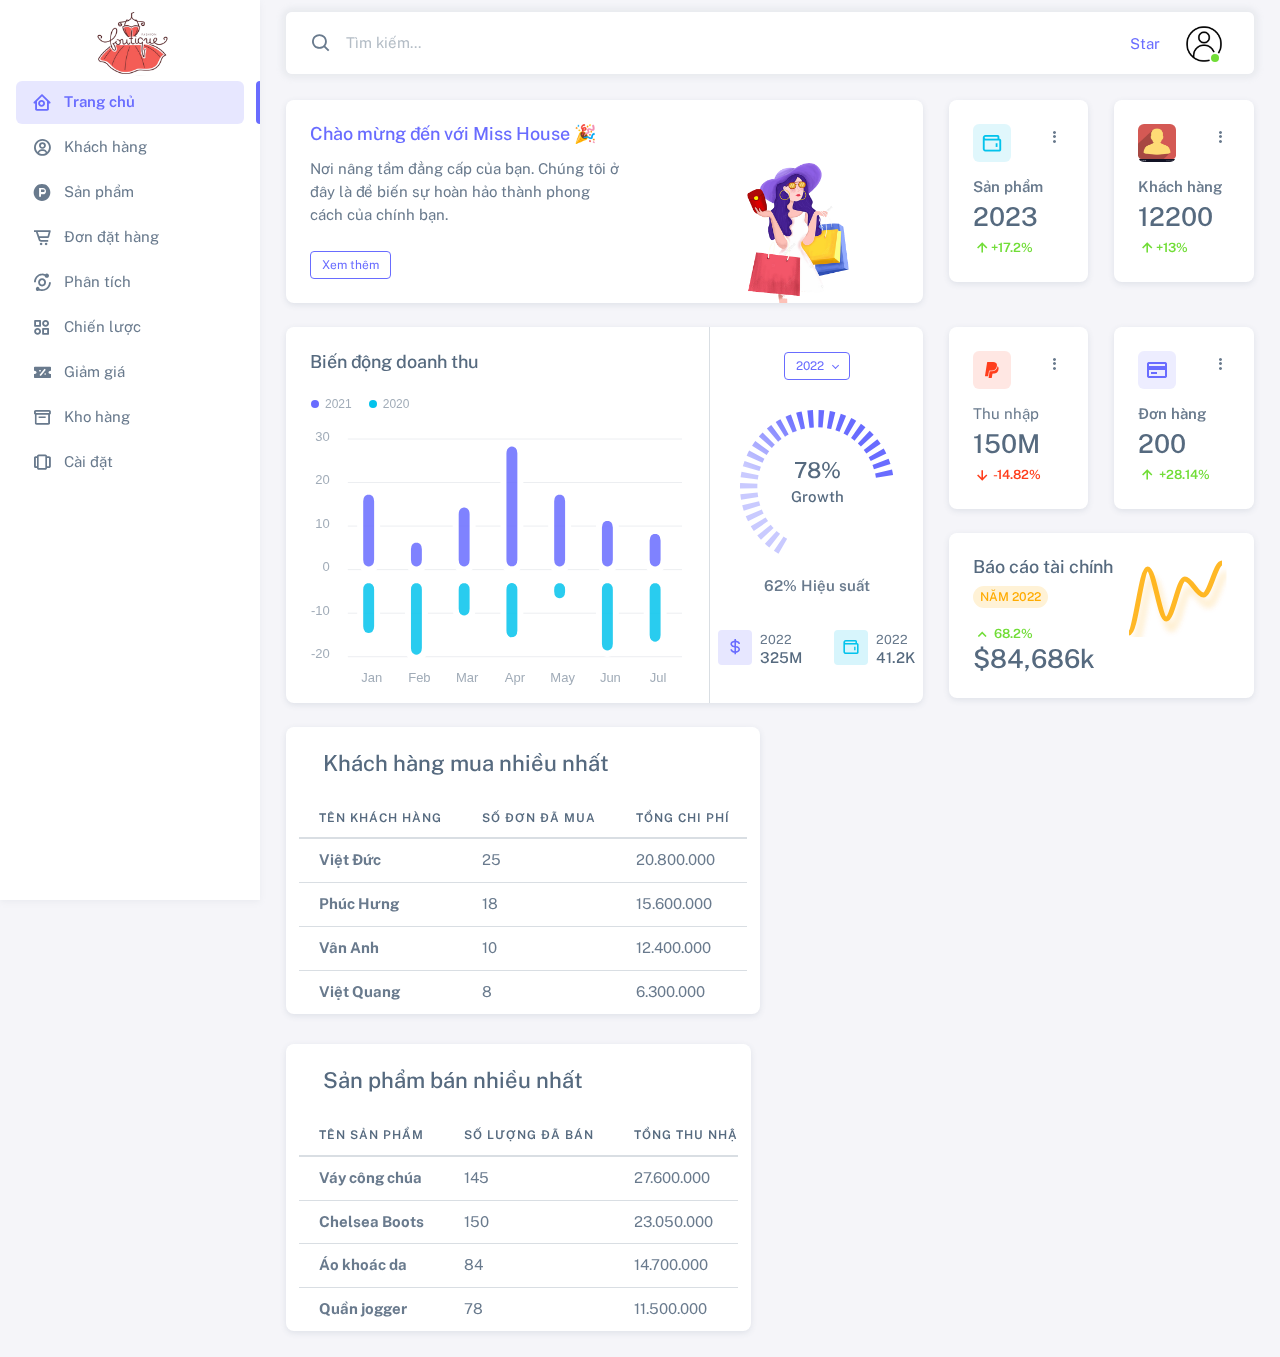
==== html/index.html @ ebbfd96d "first commit" ====
<!DOCTYPE html>

<html
  lang="en"
  class="light-style layout-menu-fixed"
  dir="ltr"
  data-theme="theme-default"
  data-assets-path="../assets/"
  data-template="vertical-menu-template-free"
>
  <head>
    <meta charset="utf-8" />
    <meta
      name="viewport"
      content="width=device-width, initial-scale=1.0, user-scalable=no, minimum-scale=1.0, maximum-scale=1.0"
    />

    <title>Miss House</title>

    <meta name="description" content="" />

    <!-- Favicon -->
    <link rel="icon" type="image/x-icon" href="../assets/img/logo/logo-sneaker1-removebg-preview.png" />

    <!-- Fonts -->
    <link rel="preconnect" href="https://fonts.googleapis.com" />
    <link rel="preconnect" href="https://fonts.gstatic.com" crossorigin />
    <link
      href="https://fonts.googleapis.com/css2?family=Public+Sans:ital,wght@0,300;0,400;0,500;0,600;0,700;1,300;1,400;1,500;1,600;1,700&display=swap"
      rel="stylesheet"
    />

    <!-- Icons. Uncomment required icon fonts -->
    <link rel="stylesheet" href="../assets/vendor/fonts/boxicons.css" />

    <!-- Core CSS -->
    <link rel="stylesheet" href="../assets/vendor/css/core.css" class="template-customizer-core-css" />
    <link rel="stylesheet" href="../assets/vendor/css/theme-default.css" class="template-customizer-theme-css" />
    <link rel="stylesheet" href="../assets/css/demo.css" />

    <!-- Vendors CSS -->
    <link rel="stylesheet" href="../assets/vendor/libs/perfect-scrollbar/perfect-scrollbar.css" />

    <link rel="stylesheet" href="../assets/vendor/libs/apex-charts/apex-charts.css" />

    <!-- Page CSS -->

    <!-- Helpers -->
    <script src="../assets/vendor/js/helpers.js"></script>

    <!--! Template customizer & Theme config files MUST be included after core stylesheets and helpers.js in the <head> section -->
    <!--? Config:  Mandatory theme config file contain global vars & default theme options, Set your preferred theme option in this file.  -->
    <script src="../assets/js/config.js"></script>
  </head>

  <body>
    <!-- Layout wrapper -->
    <div class="layout-wrapper layout-content-navbar">
      <div class="layout-container">
        <!-- Menu -->

        <aside id="layout-menu" class="layout-menu menu-vertical menu bg-menu-theme">
          <div class="app-brand demo">
            <img src="../assets/img/logo/logo-sneaker1-removebg-preview.png" style="width: 100%; scale: 0.8;"/>

            <a href="javascript:void(0);" class="layout-menu-toggle menu-link text-large ms-auto d-block d-xl-none">
              <i class="bx bx-chevron-left bx-sm align-middle"></i>
            </a>
          </div>

          <div class="menu-inner-shadow"></div>

          <ul class="menu-inner py-1">
            <!-- Dashboard -->
            <li class="menu-item active">
              <a href="index.html" class="menu-link">
                <i class="menu-icon tf-icons bx bx-home-circle"></i>
                <div data-i18n="Analytics">Trang chủ</div>
              </a>
            </li>
            <li class="menu-item">
              <a href="javascript:void(0);" class="menu-link">
                <i class="menu-icon tf-icons bx bx-user-circle"></i>
                <div data-i18n="Account Settings">Khách hàng</div>
              </a>
            </li>
            <li class="menu-item">
              <a href="javascript:void(0);" class="menu-link">
                <i class="menu-icon tf-icons bx bxl-product-hunt"></i>
                <div data-i18n="Authentications">Sản phẩm</div>
              </a>
            </li>
            <li class="menu-item">
              <a href="javascript:void(0);" class="menu-link">
                <i class="menu-icon tf-icons bx bx-cart-alt"></i>
                <div data-i18n="Misc">Đơn đặt hàng</div>
              </a>
            </li>
            
            <!-- Cards -->
            <li class="menu-item">
              <a href="#" class="menu-link">
                <i class="menu-icon tf-icons bx bx-analyse"></i>
                <div data-i18n="Basic">Phân tích</div>
              </a>
            </li>
            <!-- User interface -->
            <li class="menu-item">
              <a href="javascript:void(0)" class="menu-link">
                <i class="menu-icon tf-icons bx bx-category-alt"></i>
                <div data-i18n="User interface">Chiến lược</div>
              </a>
            </li>

            <!-- Extended components -->
            <li class="menu-item">
              <a href="javascript:void(0)" class="menu-link">
                <i class="menu-icon tf-icons bx bxs-discount"></i>
                <div data-i18n="Extended UI">Giảm giá</div>
              </a>
            </li>

            <li class="menu-item">
              <a href="#" class="menu-link">
                <i class="menu-icon tf-icons bx bx-box"></i>
                <div data-i18n="Boxicons">Kho hàng</div>
              </a>
            </li>
            <!-- Tables -->
            <li class="menu-item">
              <a href="#" class="menu-link">
                <i class="menu-icon tf-icons bx bx-carousel"></i>
                <div data-i18n="Tables">Cài đặt</div>
              </a>
            </li>
          </ul>
        </aside>
        <!-- / Menu -->

        <!-- Layout container -->
        <div class="layout-page">
          <!-- Navbar -->

          <nav
            class="layout-navbar container-xxl navbar navbar-expand-xl navbar-detached align-items-center bg-navbar-theme"
            id="layout-navbar"
          >
            <div class="layout-menu-toggle navbar-nav align-items-xl-center me-3 me-xl-0 d-xl-none">
              <a class="nav-item nav-link px-0 me-xl-4" href="javascript:void(0)">
                <i class="bx bx-menu bx-sm"></i>
              </a>
            </div>

            <div class="navbar-nav-right d-flex align-items-center" id="navbar-collapse">
              <!-- Search -->
              <div class="navbar-nav align-items-center">
                <div class="nav-item d-flex align-items-center">
                  <i class="bx bx-search fs-4 lh-0"></i>
                  <input
                    type="text"
                    class="form-control border-0 shadow-none"
                    placeholder="Tìm kiếm..."
                    aria-label="Search..."
                  />
                </div>
              </div>
              <!-- /Search -->

              <ul class="navbar-nav flex-row align-items-center ms-auto">
                <!-- Place this tag where you want the button to render. -->
                <li class="nav-item lh-1 me-3">
                  <a
                    class="github-button"
                    href="https://github.com/themeselection/sneat-html-admin-template-free"
                    data-icon="octicon-star"
                    data-size="large"
                    data-show-count="true"
                    aria-label="Star themeselection/sneat-html-admin-template-free on GitHub"
                    >Star</a
                  >
                </li>

                <!-- User -->
                <li class="nav-item navbar-dropdown dropdown-user dropdown">
                  <a class="nav-link dropdown-toggle hide-arrow" href="javascript:void(0);" data-bs-toggle="dropdown">
                    <div class="avatar avatar-online">
                      <img src="../assets/img/avatars/icons8-user-64.png" alt class="w-px-40 h-auto rounded-circle" />
                    </div>
                  </a>
                  <ul class="dropdown-menu dropdown-menu-end">
                    <li>
                      <a class="dropdown-item" href="#">
                        <div class="d-flex">
                          <div class="flex-shrink-0 me-3">
                            <div class="avatar avatar-online">
                              <img src="../assets/img/avatars/icons8-user-64.png" alt class="w-px-40 h-auto rounded-circle" />
                            </div>
                          </div>
                          <div class="flex-grow-1">
                            <span class="fw-semibold d-block">Miss Trang</span>
                            <small class="text-muted">Quản trị viên</small>
                          </div>
                        </div>
                      </a>
                    </li>
                    <li>
                      <div class="dropdown-divider"></div>
                    </li>
                    <li>
                      <a class="dropdown-item" href="#">
                        <i class="bx bx-user me-2"></i>
                        <span class="align-middle">Thông tin cá nhân</span>
                      </a>
                    </li>
                    <li>
                      <a class="dropdown-item" href="#">
                        <i class="bx bx-cog me-2"></i>
                        <span class="align-middle">Cài đặt</span>
                      </a>
                    </li>
                    <li>
                      <a class="dropdown-item" href="#">
                        <span class="d-flex align-items-center align-middle">
                          <i class="flex-shrink-0 bx bx-credit-card me-2"></i>
                          <span class="flex-grow-1 align-middle">Hóa đơn</span>
                          <span class="flex-shrink-0 badge badge-center rounded-pill bg-danger w-px-20 h-px-20">4</span>
                        </span>
                      </a>
                    </li>
                    <li>
                      <div class="dropdown-divider"></div>
                    </li>
                    <li>
                      <a class="dropdown-item" href="auth-login-basic.html">
                        <i class="bx bx-power-off me-2"></i>
                        <span class="align-middle">Đăng xuất</span>
                      </a>
                    </li>hào mừng
                  </ul>
                </li>
                <!--/ User -->
              </ul>
            </div>
          </nav>

          <!-- / Navbar -->

          <!-- Content wrapper -->
          <div class="content-wrapper">
            <!-- Content -->

            <div class="container-xxl flex-grow-1 container-p-y">
              <div class="row">
                <div class="col-lg-8 mb-4 order-0">
                  <div class="card">
                    <div class="d-flex align-items-end row">
                      <div class="col-sm-7">
                        <div class="card-body">
                          <h5 class="card-title text-primary">Chào mừng đến với Miss House 🎉</h5>
                          <p class="mb-4">
                            Nơi nâng tầm đẳng cấp của bạn. Chúng tôi ở đây là để biến sự hoàn hảo thành phong cách của chính bạn.
                          </p>

                          <a href="javascript:;" class="btn btn-sm btn-outline-primary">Xem thêm</a>
                        </div>
                      </div>
                      <div class="col-sm-5 text-center text-sm-left">
                        <div class="card-body pb-0 px-0 px-md-4">
                          <img
                            src="../assets/img/logo/pngtree-fashion-beauty-in-cartoon-shopping-png-image_883800-removebg-preview.png"
                            height="140"
                            alt="View Badge User"
                            data-app-dark-img="illustrations/man-with-laptop-dark.png"
                            data-app-light-img="illustrations/man-with-laptop-light.png"
                          />
                        </div>
                      </div>
                    </div>
                  </div>
                </div>
                <div class="col-lg-4 col-md-4 order-1">
                  <div class="row">
                    <div class="col-lg-6 col-md-12 col-6 mb-4">
                      <div class="card">
                        <div class="card-body">
                          <div class="card-title d-flex align-items-start justify-content-between">
                            <div class="avatar flex-shrink-0">
                              <img
                                src="../assets/img/icons/unicons/wallet-info.png"
                                alt="Credit Card"
                                class="rounded"
                              />
                            </div>
                            <div class="dropdown">
                              <button
                                class="btn p-0"
                                type="button"
                                id="cardOpt3"
                                data-bs-toggle="dropdown"
                                aria-haspopup="true"
                                aria-expanded="false"
                              >
                                <i class="bx bx-dots-vertical-rounded"></i>
                              </button>
                              <div class="dropdown-menu dropdown-menu-end" aria-labelledby="cardOpt3">
                                <a class="dropdown-item" href="javascript:void(0);">Xem thêm</a>
                                <a class="dropdown-item" href="javascript:void(0);">Xóa</a>
                              </div>
                            </div>
                          </div>
                          <span class="fw-semibold d-block mb-1">Sản phẩm</span>
                          <h3 class="card-title mb-1">2023</h3>
                          <small class="text-success fw-semibold"><i class="bx bx-up-arrow-alt"></i>+17.2%</small>
                        </div>
                      </div>
                    </div>
                    <div class="col-lg-6 col-md-12 col-6 mb-4">
                      <div class="card">
                        <div class="card-body">
                          <div class="card-title d-flex align-items-start justify-content-between">
                            <div class="avatar flex-shrink-0">
                              <img
                                src="../assets/img/icons/unicons/user-flat-rounded-square-icon-with-long-shadow-vector-7687840.jpg"
                                alt="Credit Card"
                                class="rounded"
                              />
                            </div>
                            <div class="dropdown">
                              <button
                                class="btn p-0"
                                type="button"
                                id="cardOpt6"
                                data-bs-toggle="dropdown"
                                aria-haspopup="true"
                                aria-expanded="false"
                              >
                                <i class="bx bx-dots-vertical-rounded"></i>
                              </button>
                              <div class="dropdown-menu dropdown-menu-end" aria-labelledby="cardOpt6">
                                <a class="dropdown-item" href="javascript:void(0);">Xem thêm</a>
                                <a class="dropdown-item" href="javascript:void(0);">Xóa</a>
                              </div>
                            </div>
                          </div>
                          <span class="fw-semibold d-block mb-1">Khách hàng</span>
                          <h3 class="card-title text-nowrap mb-1">12200</h3>
                          <small class="text-success fw-semibold"><i class="bx bx-up-arrow-alt"></i>+13%</small>
                        </div>
                      </div>
                    </div>
                  </div>
                </div>
                <!-- Total Revenue -->
                <div class="col-12 col-lg-8 order-2 order-md-3 order-lg-2 mb-4">
                  <div class="card">
                    <div class="row row-bordered g-0">
                      <div class="col-md-8">
                        <h5 class="card-header m-0 me-2 pb-3">Biến động doanh thu</h5>
                        <div id="totalRevenueChart" class="px-2"></div>
                      </div>
                      <div class="col-md-4">
                        <div class="card-body">
                          <div class="text-center">
                            <div class="dropdown">
                              <button
                                class="btn btn-sm btn-outline-primary dropdown-toggle"
                                type="button"
                                id="growthReportId"
                                data-bs-toggle="dropdown"
                                aria-haspopup="true"
                                aria-expanded="false"
                              >
                                2022
                              </button>
                              <div class="dropdown-menu dropdown-menu-end" aria-labelledby="growthReportId">
                                <a class="dropdown-item" href="javascript:void(0);">2021</a>
                                <a class="dropdown-item" href="javascript:void(0);">2020</a>
                                <a class="dropdown-item" href="javascript:void(0);">2019</a>
                              </div>
                            </div>
                          </div>
                        </div>
                        <div id="growthChart"></div>
                        <div class="text-center fw-semibold pt-3 mb-2">62% Hiệu suất</div>

                        <div class="d-flex px-xxl-4 px-lg-2 p-4 gap-xxl-3 gap-lg-1 gap-3 justify-content-between">
                          <div class="d-flex">
                            <div class="me-2">
                              <span class="badge bg-label-primary p-2"><i class="bx bx-dollar text-primary"></i></span>
                            </div>
                            <div class="d-flex flex-column">
                              <small>2022</small>
                              <h6 class="mb-0">325M</h6>
                            </div>
                          </div>
                          <div class="d-flex">
                            <div class="me-2">
                              <span class="badge bg-label-info p-2"><i class="bx bx-wallet text-info"></i></span>
                            </div>
                            <div class="d-flex flex-column">
                              <small>2022</small>
                              <h6 class="mb-0">41.2K</h6>
                            </div>
                          </div>
                        </div>
                      </div>
                    </div>
                  </div>
                </div>
                <!--/ Total Revenue -->
                <div class="col-12 col-md-8 col-lg-4 order-3 order-md-2">
                  <div class="row">
                    <div class="col-6 mb-4">
                      <div class="card">
                        <div class="card-body p-4">
                          <div class="card-title d-flex align-items-start justify-content-between">
                            <div class="avatar flex-shrink-0">
                              <img src="../assets/img/icons/unicons/paypal.png" alt="Credit Card" class="rounded" />
                            </div>
                            <div class="dropdown">
                              <button
                                class="btn p-0"
                                type="button"
                                id="cardOpt4"
                                data-bs-toggle="dropdown"
                                aria-haspopup="true"
                                aria-expanded="false"
                              >
                                <i class="bx bx-dots-vertical-rounded"></i>
                              </button>
                              <div class="dropdown-menu dropdown-menu-end" aria-labelledby="cardOpt4">
                                <a class="dropdown-item" href="javascript:void(0);">Xem thêm</a>
                                <a class="dropdown-item" href="javascript:void(0);">Xóa</a>
                              </div>
                            </div>
                          </div>
                          <span class="d-block mb-1">Thu nhập</span>
                          <h3 class="card-title text-nowrap mb-1">150M</h3>
                          <small class="text-danger fw-semibold"><i class="bx bx-down-arrow-alt"></i> -14.82%</small>
                        </div>
                      </div>
                    </div>
                    <div class="col-6 mb-4">
                      <div class="card">
                        <div class="card-body p-4">
                          <div class="card-title d-flex align-items-start justify-content-between">
                            <div class="avatar flex-shrink-0">
                              <img src="../assets/img/icons/unicons/cc-primary.png" alt="Credit Card" class="rounded" />
                            </div>
                            <div class="dropdown">
                              <button
                                class="btn p-0"
                                type="button"
                                id="cardOpt1"
                                data-bs-toggle="dropdown"
                                aria-haspopup="true"
                                aria-expanded="false"
                              >
                                <i class="bx bx-dots-vertical-rounded"></i>
                              </button>
                              <div class="dropdown-menu" aria-labelledby="cardOpt1">
                                <a class="dropdown-item" href="javascript:void(0);">Xem thêm</a>
                                <a class="dropdown-item" href="javascript:void(0);">Xóa</a>
                              </div>
                            </div>
                          </div>
                          <span class="fw-semibold d-block mb-1">Đơn hàng</span>
                          <h3 class="card-title mb-1">200</h3>
                          <small class="text-success fw-semibold"><i class="bx bx-up-arrow-alt"></i> +28.14%</small>
                        </div>
                      </div>
                    </div>
                    </div>
                  <div class="row">
                    <div class="col-12 mb-4">
                      <div class="card">
                        <div class="card-body">
                          <div class="d-flex justify-content-between flex-sm-row flex-column gap-3">
                            <div class="d-flex flex-sm-column flex-row align-items-start justify-content-between">
                              <div class="card-title">
                                <h5 class="text-nowrap mb-2">Báo cáo tài chính</h5>
                                <span class="badge bg-label-warning rounded-pill">Năm 2022</span>
                              </div>
                              <div class="mt-sm-auto">
                                <small class="text-success text-nowrap fw-semibold"
                                  ><i class="bx bx-chevron-up"></i> 68.2%</small
                                >
                                <h3 class="mb-0">$84,686k</h3>
                              </div>
                            </div>
                            <div id="profileReportChart"></div>
                          </div>
                        </div>
                      </div>
                    </div>
                  </div>
                </div>
              </div>
              <div class="row" style="padding: 0 13px; gap: 30px;">
                <!-- Order Statistics -->
                <div class="card" style="flex: 0 0 49%">
                  <h4 class="card-header">Khách hàng mua nhiều nhất</h4>
                  <div class="table-responsive text-nowrap">
                    <table class="table">
                      <thead>
                        <tr>
                          <th>Tên khách hàng</th>
                          <th>Số đơn đã mua</th>
                          <th>Tổng chi phí</th>
                          <!-- <th>Status</th>
                          <th>Actions</th> -->
                        </tr>
                      </thead>
                      <tbody class="table-border-bottom-0">
                        <tr>
                          <td><i class="fab fa-angular fa-lg text-danger"></i> <strong>Việt Đức</strong></td>
                          <td>25</td>
                          <td>20.800.000</td>
                        </tr>
                        <tr>
                          <td><i class="fab fa-react fa-lg text-info"></i> <strong>Phúc Hưng</strong></td>
                          <td>18</td>
                          <td>15.600.000</td>
                        </tr>
                        <tr>
                          <td><i class="fab fa-vuejs fa-lg text-success "></i> <strong>Vân Anh</strong></td>
                          <td>10</td>
                          <td>12.400.000</td>
                        </tr>
                        <tr>
                          <td>
                            <i class="fab fa-bootstrap fa-lg text-primary"></i> <strong>Việt Quang</strong>
                          </td>
                          <td>8</td>
                          <td>6.300.000</td>
                        </tr>
                      </tbody>
                    </table>
                  </div>
                </div>
                <!--/ Order Statistics -->

                <!-- Expense Overview -->
                <div class="card" style="flex: 0 0 48%">
                  <h4 class="card-header">Sản phẩm bán nhiều nhất</h4>
                  <div class="table-responsive text-nowrap">
                    <table class="table">
                      <thead>
                        <tr>
                          <th>Tên sản phẩm</th>
                          <th>Số lượng đã bán</th>
                          <th>Tổng thu nhập</th>
                          <!-- <th>Status</th>
                          <th>Actions</th> -->
                        </tr>
                      </thead>
                      <tbody class="table-border-bottom-0">
                        <tr>
                          <td><i class="fab fa-angular fa-lg text-danger"></i> <strong>Váy công chúa</strong></td>
                          <td>145</td>
                          <td>27.600.000</td>
                        </tr>
                        <tr>
                          <td><i class="fab fa-react fa-lg text-info"></i> <strong>Chelsea Boots</strong></td>
                          <td>150</td>
                          <td>23.050.000</td>
                        </tr>
                        <tr>
                          <td><i class="fab fa-vuejs fa-lg text-success"></i> <strong>Áo khoác da</strong></td>
                          <td>84</td>
                          <td>14.700.000</td>
                        </tr>
                        <tr>
                          <td>
                            <i class="fab fa-bootstrap fa-lg text-primary"></i> <strong>Quần jogger</strong>
                          </td>
                          <td>78</td>
                          <td>11.500.000</td>
                          <!-- <td><span class="badge bg-label-warning me-1">Pending</span></td>
                          <td>
                            <div class="dropdown">
                              <button type="button" class="btn p-0 dropdown-toggle hide-arrow" data-bs-toggle="dropdown">
                                <i class="bx bx-dots-vertical-rounded"></i>
                              </button>
                              <div class="dropdown-menu">
                                <a class="dropdown-item" href="javascript:void(0);"
                                  ><i class="bx bx-edit-alt me-2"></i> Edit</a
                                >
                                <a class="dropdown-item" href="javascript:void(0);"
                                  ><i class="bx bx-trash me-2"></i> Delete</a
                                >
                              </div>
                            </div>
                          </td> -->
                        </tr>
                      </tbody>
                    </table>
                  </div>
                </div>
                <!--/ Expense Overview -->

                <!-- Transactions -->
                <!-- <div class="col-md-6 col-lg-4 order-2 mb-4">
                  <div class="card h-100">
                    <div class="card-header d-flex align-items-center justify-content-between">
                      <h5 class="card-title m-0 me-2">Transactions</h5>
                      <div class="dropdown">
                        <button
                          class="btn p-0"
                          type="button"
                          id="transactionID"
                          data-bs-toggle="dropdown"
                          aria-haspopup="true"
                          aria-expanded="false"
                        >
                          <i class="bx bx-dots-vertical-rounded"></i>
                        </button>
                        <div class="dropdown-menu dropdown-menu-end" aria-labelledby="transactionID">
                          <a class="dropdown-item" href="javascript:void(0);">Last 28 Days</a>
                          <a class="dropdown-item" href="javascript:void(0);">Last Month</a>
                          <a class="dropdown-item" href="javascript:void(0);">Last Year</a>
                        </div>
                      </div>
                    </div>
                    <div class="card-body">
                      <ul class="p-0 m-0">
                        <li class="d-flex mb-4 pb-1">
                          <div class="avatar flex-shrink-0 me-3">
                            <img src="../assets/img/icons/unicons/paypal.png" alt="User" class="rounded" />
                          </div>
                          <div class="d-flex w-100 flex-wrap align-items-center justify-content-between gap-2">
                            <div class="me-2">
                              <small class="text-muted d-block mb-1">Paypal</small>
                              <h6 class="mb-0">Send money</h6>
                            </div>
                            <div class="user-progress d-flex align-items-center gap-1">
                              <h6 class="mb-0">+82.6</h6>
                              <span class="text-muted">USD</span>
                            </div>
                          </div>
                        </li>
                        <li class="d-flex mb-4 pb-1">
                          <div class="avatar flex-shrink-0 me-3">
                            <img src="../assets/img/icons/unicons/wallet.png" alt="User" class="rounded" />
                          </div>
                          <div class="d-flex w-100 flex-wrap align-items-center justify-content-between gap-2">
                            <div class="me-2">
                              <small class="text-muted d-block mb-1">Wallet</small>
                              <h6 class="mb-0">Mac'D</h6>
                            </div>
                            <div class="user-progress d-flex align-items-center gap-1">
                              <h6 class="mb-0">+270.69</h6>
                              <span class="text-muted">USD</span>
                            </div>
                          </div>
                        </li>
                        <li class="d-flex mb-4 pb-1">
                          <div class="avatar flex-shrink-0 me-3">
                            <img src="../assets/img/icons/unicons/chart.png" alt="User" class="rounded" />
                          </div>
                          <div class="d-flex w-100 flex-wrap align-items-center justify-content-between gap-2">
                            <div class="me-2">
                              <small class="text-muted d-block mb-1">Transfer</small>
                              <h6 class="mb-0">Refund</h6>
                            </div>
                            <div class="user-progress d-flex align-items-center gap-1">
                              <h6 class="mb-0">+637.91</h6>
                              <span class="text-muted">USD</span>
                            </div>
                          </div>
                        </li>
                        <li class="d-flex mb-4 pb-1">
                          <div class="avatar flex-shrink-0 me-3">
                            <img src="../assets/img/icons/unicons/cc-success.png" alt="User" class="rounded" />
                          </div>
                          <div class="d-flex w-100 flex-wrap align-items-center justify-content-between gap-2">
                            <div class="me-2">
                              <small class="text-muted d-block mb-1">Credit Card</small>
                              <h6 class="mb-0">Ordered Food</h6>
                            </div>
                            <div class="user-progress d-flex align-items-center gap-1">
                              <h6 class="mb-0">-838.71</h6>
                              <span class="text-muted">USD</span>
                            </div>
                          </div>
                        </li>
                        <li class="d-flex mb-4 pb-1">
                          <div class="avatar flex-shrink-0 me-3">
                            <img src="../assets/img/icons/unicons/wallet.png" alt="User" class="rounded" />
                          </div>
                          <div class="d-flex w-100 flex-wrap align-items-center justify-content-between gap-2">
                            <div class="me-2">
                              <small class="text-muted d-block mb-1">Wallet</small>
                              <h6 class="mb-0">Starbucks</h6>
                            </div>
                            <div class="user-progress d-flex align-items-center gap-1">
                              <h6 class="mb-0">+203.33</h6>
                              <span class="text-muted">USD</span>
                            </div>
                          </div>
                        </li>
                        <li class="d-flex">
                          <div class="avatar flex-shrink-0 me-3">
                            <img src="../assets/img/icons/unicons/cc-warning.png" alt="User" class="rounded" />
                          </div>
                          <div class="d-flex w-100 flex-wrap align-items-center justify-content-between gap-2">
                            <div class="me-2">
                              <small class="text-muted d-block mb-1">Mastercard</small>
                              <h6 class="mb-0">Ordered Food</h6>
                            </div>
                            <div class="user-progress d-flex align-items-center gap-1">
                              <h6 class="mb-0">-92.45</h6>
                              <span class="text-muted">USD</span>
                            </div>
                          </div>
                        </li>
                      </ul>
                    </div>
                  </div>
                </div> -->
                <!--/ Transactions -->
              </div>
            </div>
            <!-- / Content -->

            <!-- Footer -->
            <!-- <footer class="content-footer footer bg-footer-theme">
              <div class="container-xxl d-flex flex-wrap justify-content-between py-2 flex-md-row flex-column">
                <div class="mb-2 mb-md-0">
                  ©
                  <script>
                    document.write(new Date().getFullYear());
                  </script>
                  , made with ❤️ by
                  <a href="https://themeselection.com" target="_blank" class="footer-link fw-bolder">ThemeSelection</a>
                </div>
                <div>
                  <a href="https://themeselection.com/license/" class="footer-link me-4" target="_blank">License</a>
                  <a href="https://themeselection.com/" target="_blank" class="footer-link me-4">More Themes</a>

                  <a
                    href="https://themeselection.com/demo/sneat-bootstrap-html-admin-template/documentation/"
                    target="_blank"
                    class="footer-link me-4"
                    >Documentation</a
                  >

                  <a
                    href="https://github.com/themeselection/sneat-html-admin-template-free/issues"
                    target="_blank"
                    class="footer-link me-4"
                    >Support</a
                  >
                </div>
              </div>
            </footer> -->
            <!-- / Footer -->

            <div class="content-backdrop fade"></div>
          </div>
          <!-- Content wrapper -->
        </div>
        <!-- / Layout page -->
      </div>

      <!-- Overlay -->
      <div class="layout-overlay layout-menu-toggle"></div>
    </div>
    <!-- / Layout wrapper -->

    <!-- <div class="buy-now">
      <a
        href="https://themeselection.com/products/sneat-bootstrap-html-admin-template/"
        target="_blank"
        class="btn btn-danger btn-buy-now"
        >Upgrade to Pro</a
      >
    </div> -->

    <!-- Core JS -->
    <!-- build:js assets/vendor/js/core.js -->
    <script src="../assets/vendor/libs/jquery/jquery.js"></script>
    <script src="../assets/vendor/libs/popper/popper.js"></script>
    <script src="../assets/vendor/js/bootstrap.js"></script>
    <script src="../assets/vendor/libs/perfect-scrollbar/perfect-scrollbar.js"></script>

    <script src="../assets/vendor/js/menu.js"></script>
    <!-- endbuild -->

    <!-- Vendors JS -->
    <script src="../assets/vendor/libs/apex-charts/apexcharts.js"></script>

    <!-- Main JS -->
    <script src="../assets/js/main.js"></script>

    <!-- Page JS -->
    <script src="../assets/js/dashboards-analytics.js"></script>

    <!-- Place this tag in your head or just before your close body tag. -->
    <script async defer src="https://buttons.github.io/buttons.js"></script>
  </body>
</html>
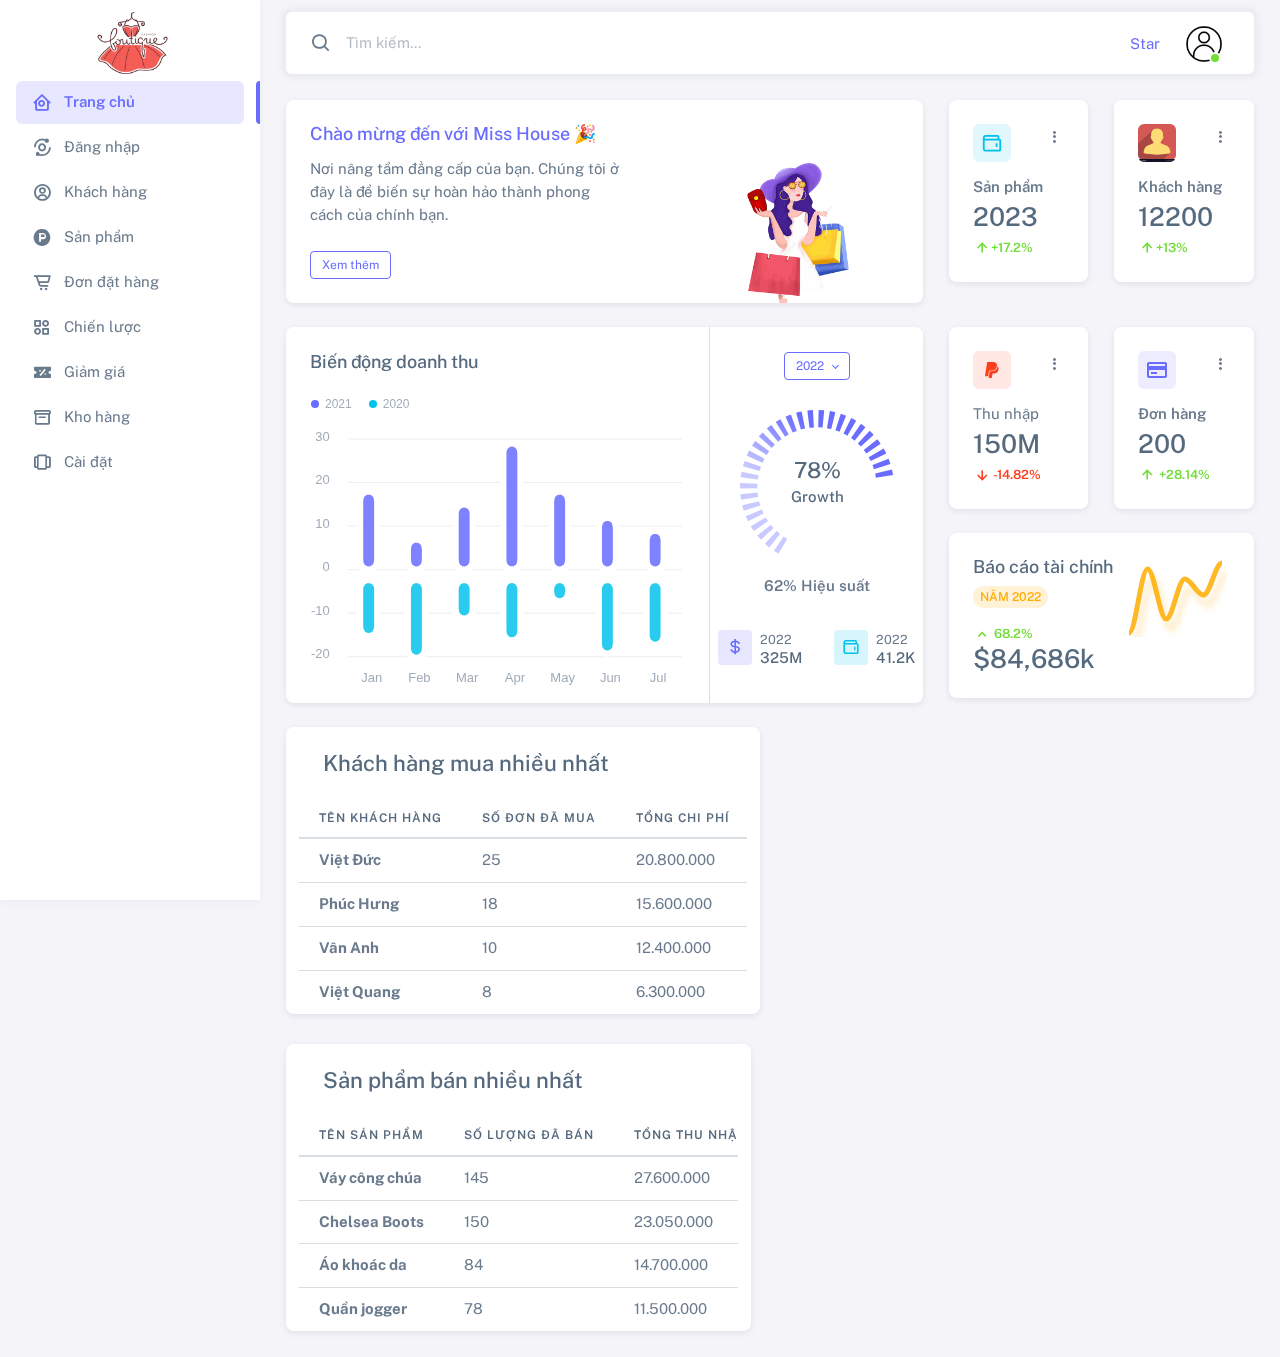
==== commit 25695dc0: "Change admin interface" ====
--- a/html/index.html
+++ b/html/index.html
@@ -79,6 +79,12 @@
               </a>
             </li>
             <li class="menu-item">
+              <a href="auth-login-basic.html" class="menu-link">
+                <i class="menu-icon tf-icons bx bx-analyse"></i>
+                <div data-i18n="Analytics">Đăng nhập</div>
+              </a>
+            </li>
+            <li class="menu-item">
               <a href="javascript:void(0);" class="menu-link">
                 <i class="menu-icon tf-icons bx bx-user-circle"></i>
                 <div data-i18n="Account Settings">Khách hàng</div>
@@ -98,12 +104,7 @@
             </li>
             
             <!-- Cards -->
-            <li class="menu-item">
-              <a href="#" class="menu-link">
-                <i class="menu-icon tf-icons bx bx-analyse"></i>
-                <div data-i18n="Basic">Phân tích</div>
-              </a>
-            </li>
+           
             <!-- User interface -->
             <li class="menu-item">
               <a href="javascript:void(0)" class="menu-link">
